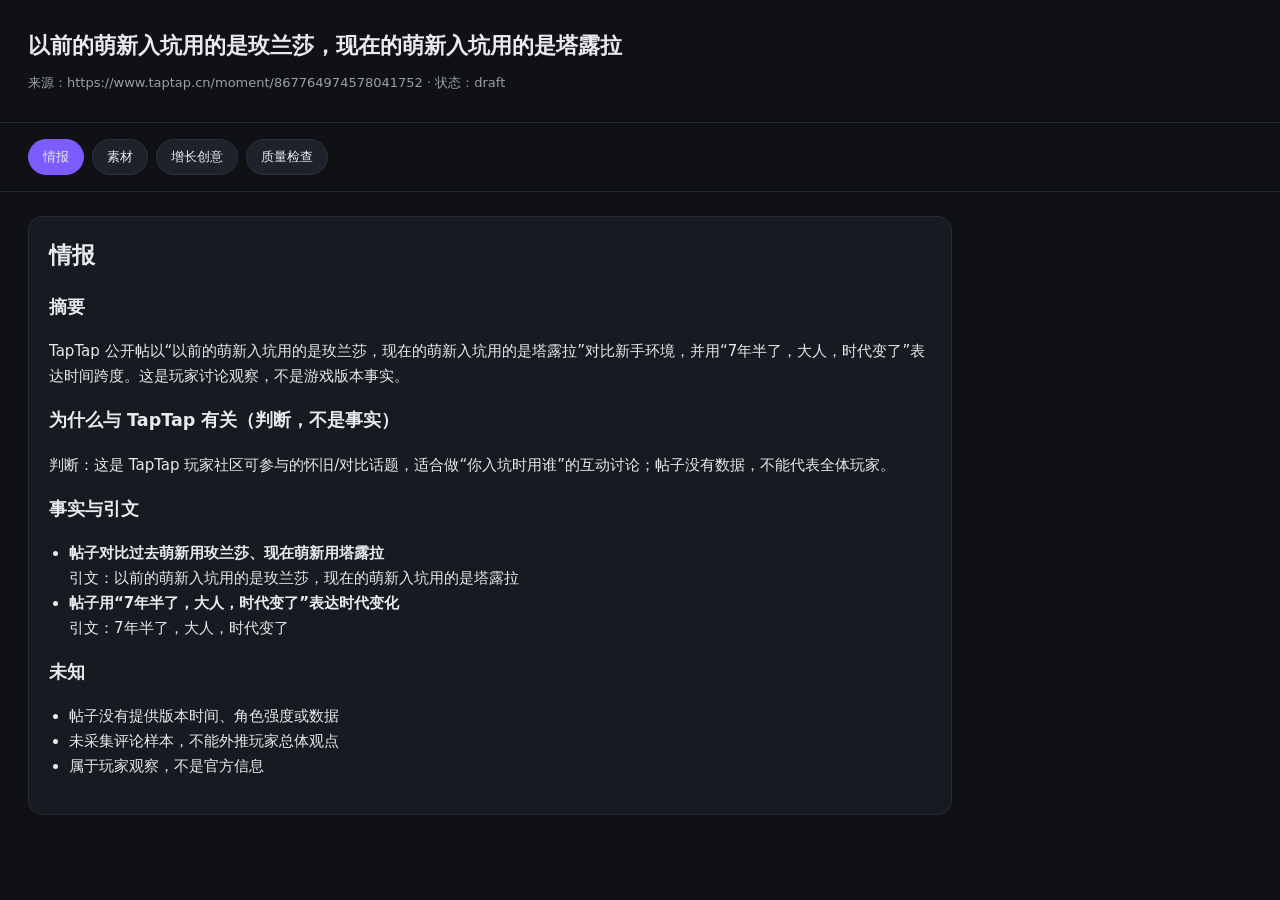
==== spatial/public/v4-deliveries/arknights_newbie_contrast/preview.html @ 16dcaf06 "feat(v4): 公开静态交付与近期事件可重复性 导出 3 个近期 TapTap 事件到 spatial/public/v4-deliveries，公开前端静态读取；新增创意质量门槛（字段/数字/不" ====
<!doctype html>
<html lang="zh-CN"><head><meta charset="utf-8">
<meta name="viewport" content="width=device-width,initial-scale=1">
<title>以前的萌新入坑用的是玫兰莎，现在的萌新入坑用的是塔露拉</title>
<style>
:root{--bg:#0f1115;--card:#171a21;--text:#e8eaed;--muted:#9aa0a6;--accent:#7c5cff;--ok:#45c486;--bad:#e07777}
*{box-sizing:border-box}body{margin:0;background:var(--bg);color:var(--text);font:15px/1.65 system-ui,"Segoe UI",sans-serif}
header{padding:28px;border-bottom:1px solid #262a33}h1{margin:0 0 8px;font-size:22px}.muted{color:var(--muted);font-size:13px}
.tabs{display:flex;gap:8px;padding:16px 28px;position:sticky;top:0;background:var(--bg);border-bottom:1px solid #262a33;flex-wrap:wrap}
button{background:#1e222b;color:var(--text);border:1px solid #2c323d;padding:8px 14px;border-radius:999px;cursor:pointer}
button.active{background:var(--accent);border-color:var(--accent)}
main{padding:24px 28px;max-width:980px}section{display:none;background:var(--card);border:1px solid #262a33;border-radius:14px;padding:20px}
section.active{display:block}h2{margin-top:0}ul{padding-left:20px}.ok{color:var(--ok)}.bad{color:var(--bad)}
.card{border-left:3px solid var(--accent);padding:10px 14px;margin:12px 0;background:#12151b}
pre{white-space:pre-wrap;background:#101318;padding:14px;border-radius:10px;border:1px solid #262a33}
</style></head><body>
<header><h1>以前的萌新入坑用的是玫兰莎，现在的萌新入坑用的是塔露拉</h1>
<div class="muted">来源：https://www.taptap.cn/moment/867764974578041752 · 状态：draft</div></header>
<div class="tabs">
<button class="active" data-tab="intel">情报</button>
<button data-tab="material">素材</button>
<button data-tab="creative">增长创意</button>
<button data-tab="checks">质量检查</button>
</div>
<main>
<section id="intel" class="active"><h2>情报</h2>
<p></p>
<h3>摘要</h3><p>TapTap 公开帖以“以前的萌新入坑用的是玫兰莎，现在的萌新入坑用的是塔露拉”对比新手环境，并用“7年半了，大人，时代变了”表达时间跨度。这是玩家讨论观察，不是游戏版本事实。</p>
<h3>为什么与 TapTap 有关（判断，不是事实）</h3><p>判断：这是 TapTap 玩家社区可参与的怀旧/对比话题，适合做“你入坑时用谁”的互动讨论；帖子没有数据，不能代表全体玩家。</p>
<h3>事实与引文</h3><ul><li><b>帖子对比过去萌新用玫兰莎、现在萌新用塔露拉</b><br><span>引文：以前的萌新入坑用的是玫兰莎，现在的萌新入坑用的是塔露拉</span></li><li><b>帖子用“7年半了，大人，时代变了”表达时代变化</b><br><span>引文：7年半了，大人，时代变了</span></li></ul>
<h3>未知</h3><ul><li>帖子没有提供版本时间、角色强度或数据</li><li>未采集评论样本，不能外推玩家总体观点</li><li>属于玩家观察，不是官方信息</li></ul></section>
<section id="material"><h2>素材</h2>
<p class="muted">社区动态</p>
<h3>你入坑时用的谁？玫兰莎还是塔露拉</h3>
<pre>“以前的萌新入坑用的是玫兰莎，现在的萌新入坑用的是塔露拉。”7年半，时代变了。你入坑时用的第一个主力是谁？</pre>
<h3>使用边界</h3><p>只作为玩家讨论观察；不写成版本事实、强度结论或全体玩家观点。</p></section>
<section id="creative"><h2>增长创意（草稿）</h2>
<div class="card"><b>萌新入坑主力前后对照话题</b><br>
以前的萌新入坑用的是玫兰莎，现在的萌新入坑用的是塔露拉。7年半了，大人，时代变了。</div>
<h3>建议动作</h3><p>发布一条新旧对照短帖：先用过去与现在的入坑主力对照开场，再接一句时代感叹，最后以开放问题邀请玩家分享自己的第一个主力；不设置奖励或额外入口。</p>
<h3>文案草案</h3><pre>以前的萌新入坑用的是玫兰莎，现在的萌新入坑用的是塔露拉。7年半了，大人，时代变了。你入坑时用的第一个主力是谁？</pre>
<h3>前置条件</h3><ul><li>确认“玫兰莎/塔露拉”的前后对照仅作为社区话题表达，不写成版本事实或强度结论。</li><li>确认“7年半了，大人，时代变了”仅作为时代感叹使用，不延伸为未给出的时间线或官方信息。</li><li>确认互动提问不附带奖励、入口或官方承诺。</li></ul>
<p class="muted">状态：draft_needs_operational_confirmation</p></section>
<section id="checks"><h2>质量检查（代理指标）</h2><ul><li class="ok">intelligence: 通过</li><li class="ok">material: 通过</li><li class="ok">growth_creative: 通过</li><li class="ok">all_types_present: 通过</li><li class="ok">facts_have_quotes: 通过</li><li class="ok">quote_support: 通过</li><li class="ok">unknowns_present: 通过</li><li class="ok">creative_has_boundary: 通过</li></ul>
<p class="muted">逐字引文支持不等于语义支持；未做独立事实核验。</p></section>
</main>
<script>
document.querySelectorAll('button[data-tab]').forEach(function(btn){
  btn.addEventListener('click', function(){
    document.querySelectorAll('button[data-tab]').forEach(function(b){b.classList.remove('active')});
    document.querySelectorAll('main section').forEach(function(s){s.classList.remove('active')});
    btn.classList.add('active');
    document.getElementById(btn.dataset.tab).classList.add('active');
  });
});
</script></body></html>
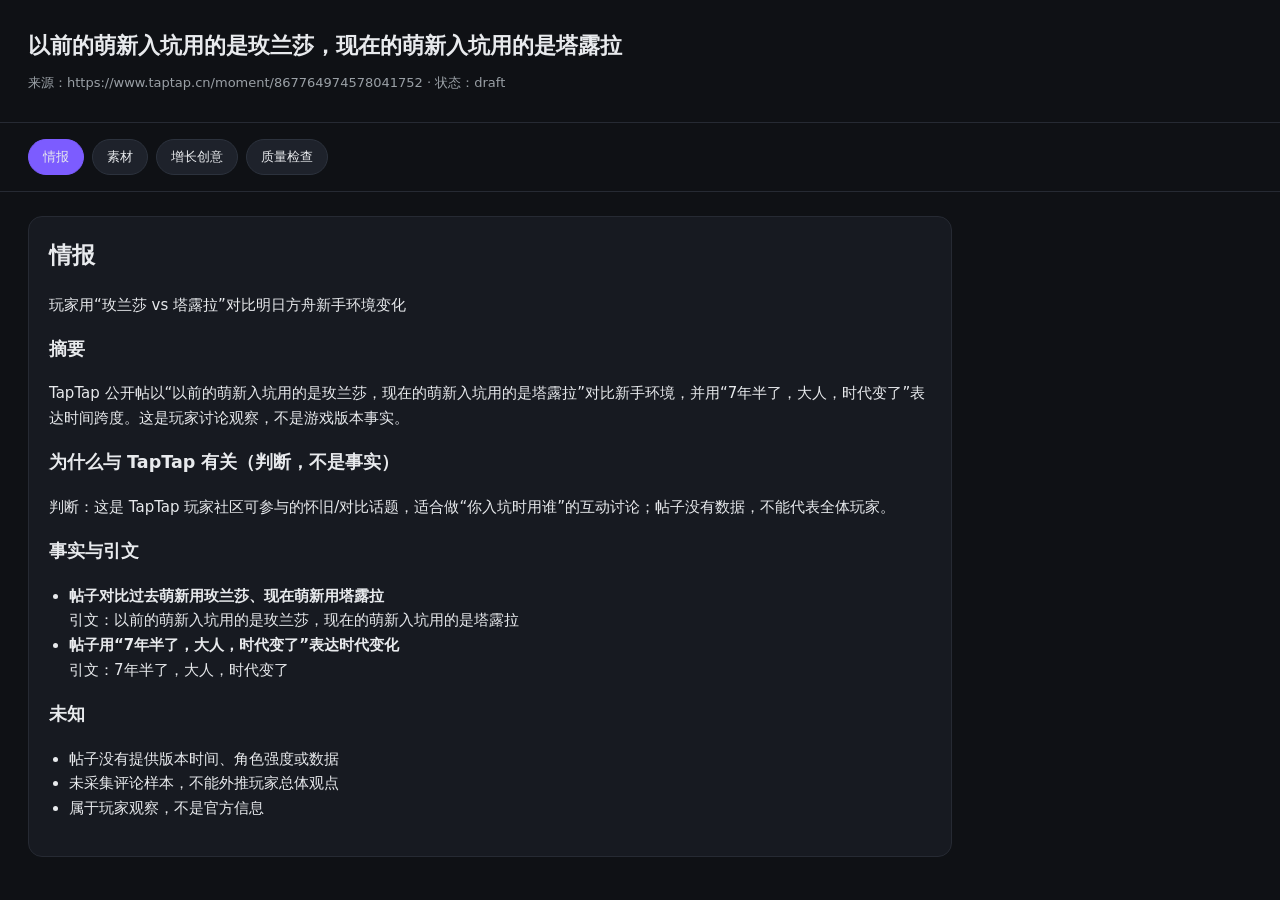
==== commit fe9759a5: "fix(v4): 补全情报标题与一句话字段回退" ====
--- a/spatial/public/v4-deliveries/arknights_newbie_contrast/preview.html
+++ b/spatial/public/v4-deliveries/arknights_newbie_contrast/preview.html
@@ -24,7 +24,7 @@
 </div>
 <main>
 <section id="intel" class="active"><h2>情报</h2>
-<p></p>
+<p>玩家用“玫兰莎 vs 塔露拉”对比明日方舟新手环境变化</p>
 <h3>摘要</h3><p>TapTap 公开帖以“以前的萌新入坑用的是玫兰莎，现在的萌新入坑用的是塔露拉”对比新手环境，并用“7年半了，大人，时代变了”表达时间跨度。这是玩家讨论观察，不是游戏版本事实。</p>
 <h3>为什么与 TapTap 有关（判断，不是事实）</h3><p>判断：这是 TapTap 玩家社区可参与的怀旧/对比话题，适合做“你入坑时用谁”的互动讨论；帖子没有数据，不能代表全体玩家。</p>
 <h3>事实与引文</h3><ul><li><b>帖子对比过去萌新用玫兰莎、现在萌新用塔露拉</b><br><span>引文：以前的萌新入坑用的是玫兰莎，现在的萌新入坑用的是塔露拉</span></li><li><b>帖子用“7年半了，大人，时代变了”表达时代变化</b><br><span>引文：7年半了，大人，时代变了</span></li></ul>
@@ -35,13 +35,13 @@
 <pre>“以前的萌新入坑用的是玫兰莎，现在的萌新入坑用的是塔露拉。”7年半，时代变了。你入坑时用的第一个主力是谁？</pre>
 <h3>使用边界</h3><p>只作为玩家讨论观察；不写成版本事实、强度结论或全体玩家观点。</p></section>
 <section id="creative"><h2>增长创意（草稿）</h2>
-<div class="card"><b>萌新入坑主力前后对照话题</b><br>
-以前的萌新入坑用的是玫兰莎，现在的萌新入坑用的是塔露拉。7年半了，大人，时代变了。</div>
-<h3>建议动作</h3><p>发布一条新旧对照短帖：先用过去与现在的入坑主力对照开场，再接一句时代感叹，最后以开放问题邀请玩家分享自己的第一个主力；不设置奖励或额外入口。</p>
-<h3>文案草案</h3><pre>以前的萌新入坑用的是玫兰莎，现在的萌新入坑用的是塔露拉。7年半了，大人，时代变了。你入坑时用的第一个主力是谁？</pre>
-<h3>前置条件</h3><ul><li>确认“玫兰莎/塔露拉”的前后对照仅作为社区话题表达，不写成版本事实或强度结论。</li><li>确认“7年半了，大人，时代变了”仅作为时代感叹使用，不延伸为未给出的时间线或官方信息。</li><li>确认互动提问不附带奖励、入口或官方承诺。</li></ul>
+<div class="card"><b>从玫兰莎到塔露拉：你入坑时用的是谁？</b><br>
+以前萌新入坑用玫兰莎，现在萌新入坑用塔露拉；7年半了，大人，时代变了。</div>
+<h3>建议动作</h3><p>以“过去萌新用玫兰莎、现在萌新用塔露拉”作为话题开头，接一句时代变化感叹，再抛出“你入坑时用的第一个主力是谁？”引导玩家分享；不写成版本事实或强度结论。</p>
+<h3>文案草案</h3><pre>以前萌新入坑用的是玫兰莎，现在萌新入坑用的是塔露拉。7年半了，大人，时代变了。你入坑时用的第一个主力是谁？欢迎聊聊你的入坑记忆。</pre>
+<h3>前置条件</h3><ul><li>确认“玫兰莎 vs 塔露拉”仅作为玩家帖中的新旧入坑对比表达，不扩展为版本事实或强度结论。</li><li>确认“7年半了，大人，时代变了”的表述符合当前社区语境与运营口径。</li><li>确认互动提问不附带奖励、入口或官方承诺。</li></ul>
 <p class="muted">状态：draft_needs_operational_confirmation</p></section>
-<section id="checks"><h2>质量检查（代理指标）</h2><ul><li class="ok">intelligence: 通过</li><li class="ok">material: 通过</li><li class="ok">growth_creative: 通过</li><li class="ok">all_types_present: 通过</li><li class="ok">facts_have_quotes: 通过</li><li class="ok">quote_support: 通过</li><li class="ok">unknowns_present: 通过</li><li class="ok">creative_has_boundary: 通过</li></ul>
+<section id="checks"><h2>质量检查（代理指标）</h2><ul><li class="ok">intelligence: 通过</li><li class="ok">material: 通过</li><li class="ok">growth_creative: 通过</li><li class="ok">all_types_present: 通过</li><li class="ok">facts_have_quotes: 通过</li><li class="ok">quote_support: 通过</li><li class="ok">creative_quality: 通过</li><li class="ok">unknowns_present: 通过</li><li class="ok">creative_has_boundary: 通过</li></ul>
 <p class="muted">逐字引文支持不等于语义支持；未做独立事实核验。</p></section>
 </main>
 <script>
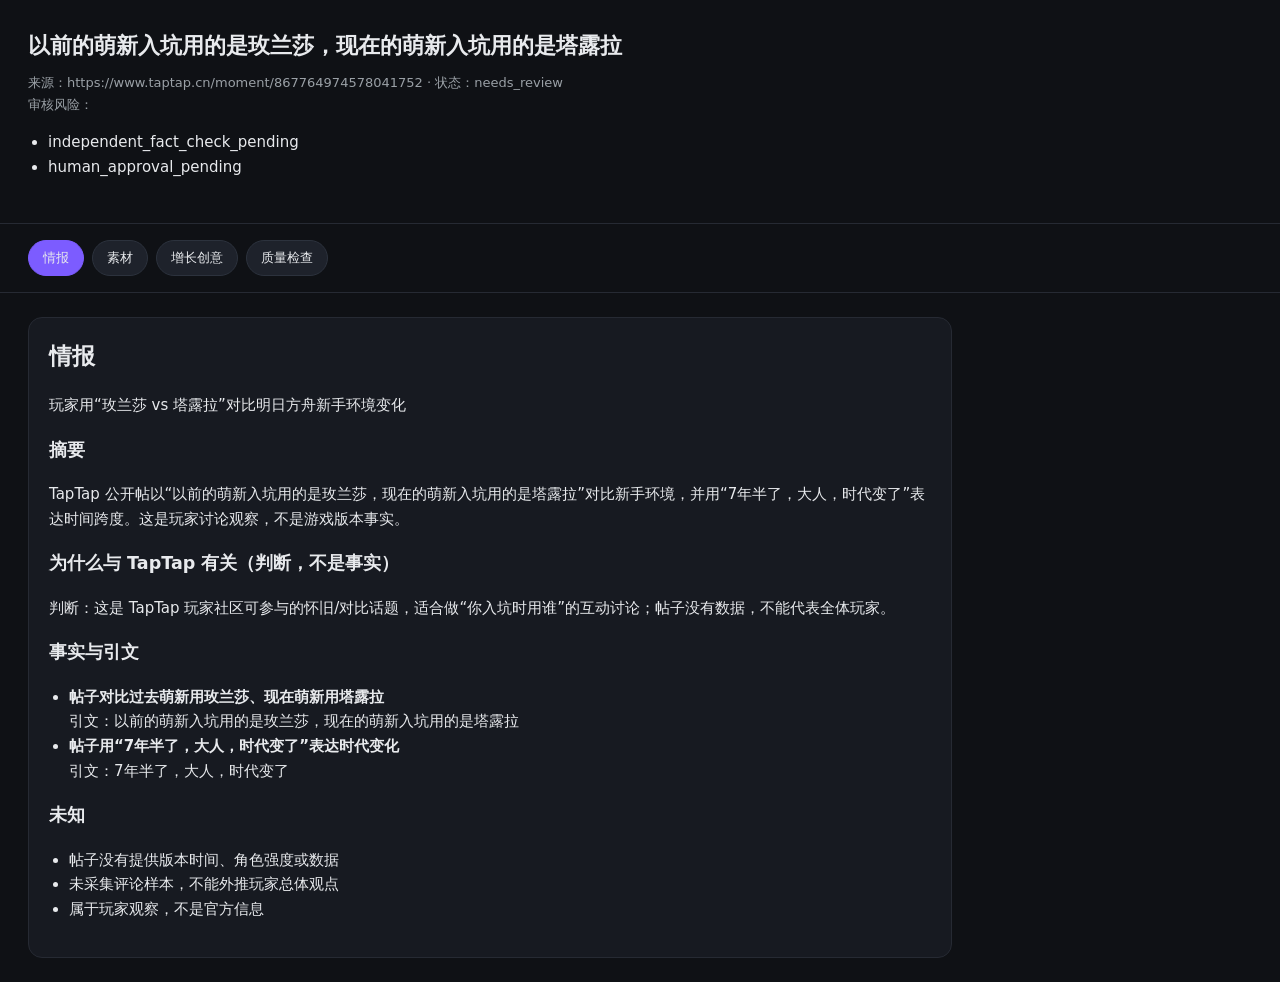
==== commit 2c698ed6: "feat(v4): 每日增量交付与人工审核状态 按 moment_id 幂等交付并保留成功/跳过/失败报告；新增 draft/needs_review/approved、审核历史、内容哈希失效与前端风" ====
--- a/spatial/public/v4-deliveries/arknights_newbie_contrast/preview.html
+++ b/spatial/public/v4-deliveries/arknights_newbie_contrast/preview.html
@@ -15,7 +15,8 @@
 pre{white-space:pre-wrap;background:#101318;padding:14px;border-radius:10px;border:1px solid #262a33}
 </style></head><body>
 <header><h1>以前的萌新入坑用的是玫兰莎，现在的萌新入坑用的是塔露拉</h1>
-<div class="muted">来源：https://www.taptap.cn/moment/867764974578041752 · 状态：draft</div></header>
+<div class="muted">来源：https://www.taptap.cn/moment/867764974578041752 · 状态：needs_review</div>
+<div class="muted">审核风险：</div><ul><li>independent_fact_check_pending</li><li>human_approval_pending</li></ul></header>
 <div class="tabs">
 <button class="active" data-tab="intel">情报</button>
 <button data-tab="material">素材</button>
@@ -35,11 +36,11 @@
 <pre>“以前的萌新入坑用的是玫兰莎，现在的萌新入坑用的是塔露拉。”7年半，时代变了。你入坑时用的第一个主力是谁？</pre>
 <h3>使用边界</h3><p>只作为玩家讨论观察；不写成版本事实、强度结论或全体玩家观点。</p></section>
 <section id="creative"><h2>增长创意（草稿）</h2>
-<div class="card"><b>从玫兰莎到塔露拉：你入坑时用的是谁？</b><br>
-以前萌新入坑用玫兰莎，现在萌新入坑用塔露拉；7年半了，大人，时代变了。</div>
-<h3>建议动作</h3><p>以“过去萌新用玫兰莎、现在萌新用塔露拉”作为话题开头，接一句时代变化感叹，再抛出“你入坑时用的第一个主力是谁？”引导玩家分享；不写成版本事实或强度结论。</p>
-<h3>文案草案</h3><pre>以前萌新入坑用的是玫兰莎，现在萌新入坑用的是塔露拉。7年半了，大人，时代变了。你入坑时用的第一个主力是谁？欢迎聊聊你的入坑记忆。</pre>
-<h3>前置条件</h3><ul><li>确认“玫兰莎 vs 塔露拉”仅作为玩家帖中的新旧入坑对比表达，不扩展为版本事实或强度结论。</li><li>确认“7年半了，大人，时代变了”的表述符合当前社区语境与运营口径。</li><li>确认互动提问不附带奖励、入口或官方承诺。</li></ul>
+<div class="card"><b>萌新入坑记忆：从玫兰莎到塔露拉</b><br>
+一个入坑主力的变化，被玩家放进“时代变了”的感叹里。</div>
+<h3>建议动作</h3><p>发布社区话题：先用玫兰莎与塔露拉构成过去/现在对比，再接一句时代感叹，最后抛出互动提问，邀请玩家分享入坑时的第一个主力。</p>
+<h3>文案草案</h3><pre>以前萌新入坑用玫兰莎，现在萌新入坑用塔露拉。7年半了，大人，时代变了。你入坑时，第一个主力是谁？</pre>
+<h3>前置条件</h3><ul><li>运营确认该对比适合作为社区怀旧话题，而非版本事实或强度结论。</li><li>运营确认文案中的“7年半”表述符合当前社区语境。</li><li>运营确认互动提问不涉及奖励、入口或官方承诺。</li></ul>
 <p class="muted">状态：draft_needs_operational_confirmation</p></section>
 <section id="checks"><h2>质量检查（代理指标）</h2><ul><li class="ok">intelligence: 通过</li><li class="ok">material: 通过</li><li class="ok">growth_creative: 通过</li><li class="ok">all_types_present: 通过</li><li class="ok">facts_have_quotes: 通过</li><li class="ok">quote_support: 通过</li><li class="ok">creative_quality: 通过</li><li class="ok">unknowns_present: 通过</li><li class="ok">creative_has_boundary: 通过</li></ul>
 <p class="muted">逐字引文支持不等于语义支持；未做独立事实核验。</p></section>
